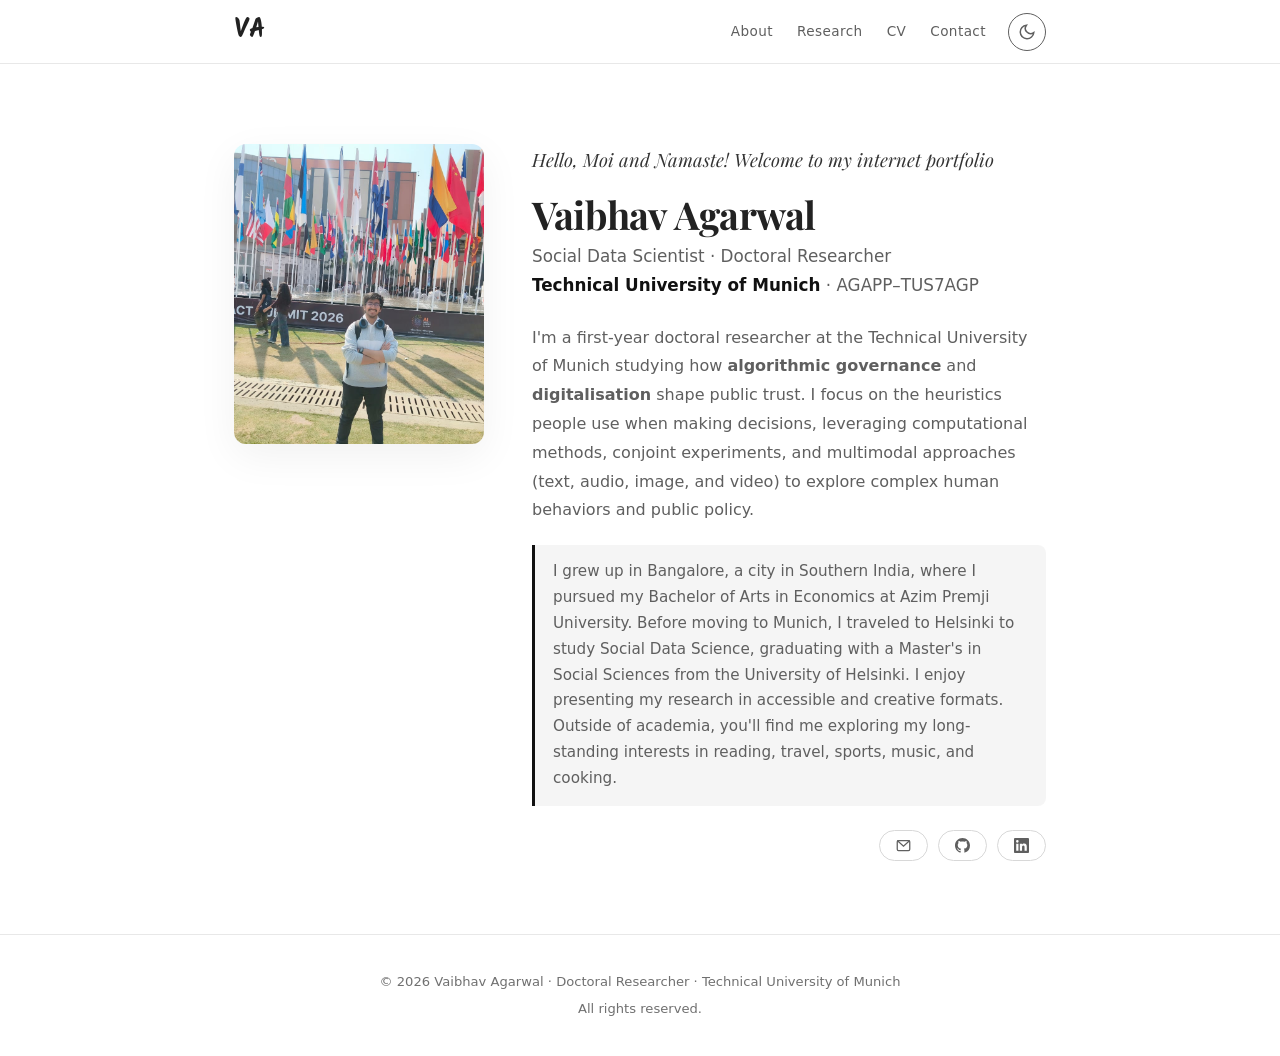
==== index.html @ 428a00ed "Adding website files" ====
<!DOCTYPE html>
<html lang="en" data-theme="light">
<head>
    <meta charset="UTF-8">
    <meta name="viewport" content="width=device-width, initial-scale=1.0">
    <title>Vaibhav Agarwal — Doctoral Researcher, TUM</title>
    <meta name="description" content="Vaibhav Agarwal — Doctoral Researcher at Technical University of Munich. Research in Algorithmic Governance, Public Trust, and Social Data Science.">
    <link rel="icon" href="favicon.png" type="image/png">
    
    <!-- Fonts and Icons -->
    <link rel="preconnect" href="https://fonts.googleapis.com">
    <link rel="preconnect" href="https://fonts.gstatic.com" crossorigin>
    <link href="https://fonts.googleapis.com/css2?family=Playfair+Display:ital,wght@0,400;0,500;0,600;0,700;1,400;1,500&display=swap" rel="stylesheet">
    <link href="https://fonts.googleapis.com/css2?family=Kalam:wght@700&display=swap" rel="stylesheet">
    <link rel="stylesheet" href="style.css">
</head>
<body>

    <!-- ══════ NAVIGATION ══════ -->
    <nav>
        <div class="nav-inner">
            <a href="index.html" class="nav-name">VA</a>
            <div class="nav-right">
                <button class="nav-toggle" onclick="document.querySelector('.nav-links').classList.toggle('active')" aria-label="Toggle menu">
                    <span></span><span></span><span></span>
                </button>
                
                <!-- Notice how these links now point to actual .html files! -->
                <ul class="nav-links">
                    <li><a href="index.html">About</a></li>
                    <li><a href="research.html">Research</a></li>
                    <li><a href="cv.html">CV</a></li>
                    <li><a href="contact.html">Contact</a></li>
                </ul>
                
                <button class="theme-toggle" onclick="toggleTheme()" aria-label="Toggle dark mode">
                    <svg class="sun" width="18" height="18" viewBox="0 0 24 24" fill="none" stroke="currentColor" stroke-width="2"><circle cx="12" cy="12" r="5"/><path d="M12 1v2M12 21v2M4.22 4.22l1.42 1.42M18.36 18.36l1.42 1.42M1 12h2M21 12h2M4.22 19.78l1.42-1.42M18.36 5.64l1.42-1.42"/></svg>
                    <svg class="moon" width="18" height="18" viewBox="0 0 24 24" fill="none" stroke="currentColor" stroke-width="2"><path d="M21 12.79A9 9 0 1111.21 3 7 7 0 0021 12.79z"/></svg>
                </button>
            </div>
        </div>
    </nav>

    <main>
        <!-- ══════ ABOUT (HERO SECTION) ══════ -->
        <section id="about" class="hero">
            <div class="hero-photo-wrapper">
                <img src="photo.jpg" alt="Vaibhav Agarwal" class="hero-photo">
            </div>
            <div class="hero-text">
                <p class="hero-greeting">Hello, Moi and Namaste! Welcome to my internet portfolio</p>
                <h1>Vaibhav Agarwal</h1>
                <p class="hero-affiliation">
                    Social Data Scientist · Doctoral Researcher<br>
                    <strong>Technical University of Munich</strong> · AGAPP–TUS7AGP
                </p>
                <p class="hero-bio">
                    I'm a first-year doctoral researcher at the Technical University of Munich studying how <strong>algorithmic governance</strong> and <strong>digitalisation</strong> shape public trust.
                    I focus on the heuristics people use when making decisions, leveraging computational methods, conjoint experiments, and multimodal approaches (text, audio, image, and video) to explore complex human behaviors and public policy.
                </p>

                <div class="hero-bio-personal">
                    I grew up in Bangalore, a city in Southern India, where I pursued my Bachelor of Arts in Economics at Azim Premji University. Before moving to Munich, I traveled to Helsinki to study Social Data Science, graduating with a Master's in Social Sciences from the University of Helsinki. I enjoy presenting my research in accessible and creative formats. Outside of academia, you'll find me exploring my long-standing interests in reading, travel, sports, music, and cooking.
                </div>

                <div class="hero-links" style="flex-wrap: nowrap; gap: 10px; align-items: center; justify-content: flex-end;">

                    <!-- Email dropdown -->
                    <div style="position: relative;">
                        <button onclick="this.nextElementSibling.classList.toggle('open')" class="hero-link" title="Email" style="background: none; border: 1px solid var(--color-border); cursor: pointer; font-family: var(--font-body);">
                            <svg viewBox="0 0 24 24" fill="none" stroke="currentColor" stroke-width="2"><rect x="2" y="4" width="20" height="16" rx="2"/><path d="M22 4L12 13 2 4"/></svg>
                        </button>
                        <div class="email-dropdown">
                            <a href="mailto:vaibhav.agarwal@tum.de">
                                <svg width="13" height="13" viewBox="0 0 24 24" fill="none" stroke="currentColor" stroke-width="2"><rect x="2" y="4" width="20" height="16" rx="2"/><path d="M22 4L12 13 2 4"/></svg>
                                Work
                            </a>
                        </div>
                    </div>

                    <a href="https://github.com/econvaibhav" target="_blank" class="hero-link" title="GitHub">
                        <svg viewBox="0 0 24 24" fill="currentColor"><path d="M12 0C5.37 0 0 5.37 0 12c0 5.31 3.435 9.795 8.205 11.385.6.105.825-.255.825-.57 0-.285-.015-1.23-.015-2.235-3.015.555-3.795-.735-4.035-1.41-.135-.345-.72-1.41-1.23-1.695-.42-.225-1.02-.78-.015-.795.945-.015 1.62.87 1.845 1.23 1.08 1.815 2.805 1.305 3.495.99.105-.78.42-1.305.765-1.605-2.67-.3-5.46-1.335-5.46-5.925 0-1.305.465-2.385 1.23-3.225-.12-.3-.54-1.53.12-3.18 0 0 1.005-.315 3.3 1.23.96-.27 1.98-.405 3-.405s2.04.135 3 .405c2.295-1.56 3.3-1.23 3.3-1.23.66 1.65.24 2.88.12 3.18.765.84 1.23 1.905 1.23 3.225 0 4.605-2.805 5.625-5.475 5.925.435.375.81 1.095.81 2.22 0 1.605-.015 2.895-.015 3.3 0 .315.225.69.825.57A12.02 12.02 0 0024 12c0-6.63-5.37-12-12-12z"/></svg>
                    </a>

                    <a href="https://www.linkedin.com/in/" target="_blank" class="hero-link" title="LinkedIn">
                        <svg viewBox="0 0 24 24" fill="currentColor"><path d="M20.447 20.452h-3.554v-5.569c0-1.328-.027-3.037-1.852-3.037-1.853 0-2.136 1.445-2.136 2.939v5.667H9.351V9h3.414v1.561h.046c.477-.9 1.637-1.85 3.37-1.85 3.601 0 4.267 2.37 4.267 5.455v6.286zM5.337 7.433a2.062 2.062 0 01-2.063-2.065 2.064 2.064 0 112.063 2.065zm1.782 13.019H3.555V9h3.564v11.452zM22.225 0H1.771C.792 0 0 .774 0 1.729v20.542C0 23.227.792 24 1.771 24h20.451C23.2 24 24 23.227 24 22.271V1.729C24 .774 23.2 0 22.222 0h.003z"/></svg>
                    </a>

                </div>
            </div>
        </section>

    </main>

    <!-- ══════ FOOTER ══════ -->
    <footer>
        <p>&copy; 2026 Vaibhav Agarwal · Doctoral Researcher · <a href="https://www.tum.de/" target="_blank">Technical University of Munich</a></p>
        <p style="margin-top: 4px;">All rights reserved.</p>
    </footer>

    <script src="script.js"></script>
</body>
</html>
---- style.css ----
/* ═══════════════════════════════════════
   THEME VARIABLES
═══════════════════════════════════════ */
:root {
    --font-display: 'Playfair Display', Georgia, serif;
    --font-body: -apple-system, BlinkMacSystemFont, 'Segoe UI', system-ui, sans-serif;
    --max-width: 860px;
    --nav-height: 64px;
    --radius: 12px;
    --radius-sm: 8px;
    --transition: 0.3s ease;
}

[data-theme="light"] {
    --color-bg: #FFFFFF;
    --color-bg-alt: #F0F0F0;
    --color-surface: #FFFFFF;
    --color-text: #222222;
    --color-text-secondary: #5F5F5F;
    --color-text-light: #707070;
    --color-accent: #111111;
    --color-accent-hover: #444444;
    --color-accent-light: rgba(0, 0, 0, 0.07);
    --color-accent-secondary: #666666;
    --color-border: #D8D8D8;
    --color-border-light: #E8E8E8;
    --color-warm-glow: rgba(0, 0, 0, 0.04);
    --color-card-shadow: rgba(0, 0, 0, 0.06);
    --color-nav-bg: rgba(255, 255, 255, 0.92);
    --color-on-accent: #FFFFFF;
    --icon-sun-display: none;
    --icon-moon-display: block;
}

[data-theme="dark"] {
    --color-bg: #000000;
    --color-bg-alt: #111111;
    --color-surface: #1A1A1A;
    --color-text: #EEEEEE;
    --color-text-secondary: #B0B0B0;
    --color-text-light: #999999;
    --color-accent: #FFFFFF;
    --color-accent-hover: #CCCCCC;
    --color-accent-light: rgba(255, 255, 255, 0.1);
    --color-accent-secondary: #AAAAAA;
    --color-border: #333333;
    --color-border-light: #1A1A1A;
    --color-warm-glow: rgba(255, 255, 255, 0.05);
    --color-card-shadow: rgba(0, 0, 0, 0.2);
    --color-nav-bg: rgba(0, 0, 0, 0.92);
    --color-on-accent: #000000;
    --icon-sun-display: block;
    --icon-moon-display: none;
}

/* ═══════════════════════════════════════
   RESET & BASE
═══════════════════════════════════════ */
*, *::before, *::after { margin: 0; padding: 0; box-sizing: border-box; }

html {
    scroll-behavior: smooth;
    scroll-padding-top: calc(var(--nav-height) + 32px);
}

body {
    font-family: var(--font-body);
    font-size: 16.5px;
    line-height: 1.72;
    color: var(--color-text);
    background: var(--color-bg);
    -webkit-font-smoothing: antialiased;
    transition: background var(--transition), color var(--transition);
}

::selection {
    background: var(--color-accent-light);
    color: var(--color-accent);
}

a {
    color: var(--color-accent);
    text-decoration: none;
    transition: color 0.2s ease;
}
a:hover { color: var(--color-accent-hover); }
img { max-width: 100%; display: block; }

/* ═══════════════════════════════════════
   NAVIGATION
═══════════════════════════════════════ */
nav {
    position: sticky;
    top: 0;
    z-index: 100;
    background: var(--color-nav-bg);
    backdrop-filter: blur(14px);
    -webkit-backdrop-filter: blur(14px);
    border-bottom: 1px solid var(--color-border-light);
    height: var(--nav-height);
    transition: background var(--transition);
}

.nav-inner {
    max-width: var(--max-width);
    margin: 0 auto;
    padding: 0 24px;
    height: 100%;
    display: flex;
    align-items: center;
    justify-content: space-between;
}

.nav-name {
    font-family: 'Kalam', cursive;
    font-size: 1.6rem;
    font-weight: 700;
    color: var(--color-text);
    letter-spacing: 0.02em;
}

.nav-right {
    display: flex;
    align-items: center;
    gap: 6px;
}

.nav-links {
    display: flex;
    gap: 24px;
    list-style: none;
    margin-right: 16px;
}

.nav-links a {
    font-size: 0.85rem;
    font-weight: 500;
    color: var(--color-text-secondary);
    letter-spacing: 0.03em;
    text-transform: none;
    position: relative;
    transition: color 0.2s;
}

.nav-links a::after {
    content: '';
    position: absolute;
    bottom: -4px;
    left: 0;
    width: 0;
    height: 2px;
    background: var(--color-accent);
    transition: width 0.3s ease;
    border-radius: 1px;
}

.nav-links a:hover { color: var(--color-accent); }
.nav-links a:hover::after { width: 100%; }

.theme-toggle {
    background: transparent;
    border: 1px solid var(--color-text-secondary);
    border-radius: 50%;
    width: 38px;
    height: 38px;
    display: flex;
    align-items: center;
    justify-content: center;
    cursor: pointer;
    transition: all 0.2s;
    flex-shrink: 0;
}

.theme-toggle:hover {
    border-color: var(--color-accent);
    background: var(--color-accent-light);
    color: var(--color-accent);
}

.theme-toggle .sun { display: var(--icon-sun-display); color: var(--color-text-secondary); }
.theme-toggle .moon { display: var(--icon-moon-display); color: var(--color-text-secondary); }

.nav-toggle {
    display: none;
    background: none;
    border: none;
    cursor: pointer;
    padding: 8px;
}

.nav-toggle span {
    display: block;
    width: 22px;
    height: 2px;
    background: var(--color-text);
    margin: 5px 0;
    transition: all 0.3s ease;
}

/* ═══════════════════════════════════════
   LAYOUT
═══════════════════════════════════════ */
main {
    max-width: var(--max-width);
    margin: 0 auto;
    padding: 0 24px;
}

section { padding: 72px 0; }
section + section { border-top: 1px solid var(--color-border-light); }

.section-heading {
    font-family: var(--font-display);
    font-size: 1.7rem;
    font-weight: 600;
    margin-bottom: 8px;
    letter-spacing: -0.01em;
}

.section-subtitle {
    font-size: 0.95rem;
    color: var(--color-text-light);
    margin-bottom: 40px;
    font-style: italic;
}

/* ═══════════════════════════════════════
   HERO / ABOUT
═══════════════════════════════════════ */
.hero {
    display: grid;
    grid-template-columns: 250px 1fr;
    gap: 48px;
    align-items: start;
    padding-top: 80px;
}

.hero-photo-wrapper { position: relative; }

.hero-photo {
    width: 250px;
    height: 300px;
    border-radius: var(--radius);
    object-fit: cover;
    object-position: center 20%;
    position: relative;
    z-index: 1;
    box-shadow: 0 12px 40px var(--color-card-shadow);
}

.hero-text h1 {
    font-family: var(--font-display);
    font-size: 2.4rem;
    font-weight: 700;
    letter-spacing: -0.02em;
    line-height: 1.15;
    margin-bottom: 6px;
}

.hero-affiliation {
    font-size: 1.05rem;
    color: var(--color-text-secondary);
    margin-bottom: 24px;
}

.hero-affiliation strong {
    color: var(--color-accent);
    font-weight: 600;
}

.hero-greeting {
    font-family: var(--font-display);
    font-size: 1.15rem;
    font-style: italic;
    color: var(--color-accent);
    margin-bottom: 16px;
    opacity: 0.85;
}

.hero-bio {
    color: var(--color-text-secondary);
    font-size: 1rem;
    line-height: 1.8;
    margin-bottom: 12px;
}

.hero-bio-personal {
    background: var(--color-warm-glow);
    border-left: 3px solid var(--color-accent);
    padding: 14px 18px;
    border-radius: 0 var(--radius-sm) var(--radius-sm) 0;
    margin: 20px 0 24px;
    font-size: 0.95rem;
    color: var(--color-text-secondary);
    line-height: 1.7;
}

.hero-links { display: flex; gap: 12px; flex-wrap: wrap; }

.hero-link {
    display: inline-flex;
    align-items: center;
    gap: 7px;
    font-size: 0.85rem;
    font-weight: 500;
    color: var(--color-text-secondary);
    padding: 7px 16px;
    border: 1px solid var(--color-border);
    border-radius: 24px;
    transition: all 0.2s ease;
}

.hero-link:hover {
    color: var(--color-accent);
    border-color: var(--color-accent);
    background: var(--color-accent-light);
}

.hero-link svg, .hero-link i { width: 15px; height: 15px; flex-shrink: 0; }

/* ═══════════════════════════════════════
   RESEARCH
═══════════════════════════════════════ */
.research-note {
    background: var(--color-warm-glow);
    border-left: 3px solid var(--color-accent);
    padding: 18px 22px;
    border-radius: 0 var(--radius-sm) var(--radius-sm) 0;
    font-size: 0.95rem;
    color: var(--color-text-secondary);
    line-height: 1.7;
}

.research-note em { color: var(--color-accent); font-style: normal; font-weight: 600; }
.research-interests { margin-top: 32px; }

.research-interests h3 {
    font-family: var(--font-display);
    font-size: 1.1rem;
    font-weight: 600;
    margin-bottom: 14px;
}

.interest-tags { display: flex; flex-wrap: wrap; gap: 10px; }

.tag {
    padding: 7px 18px;
    font-size: 0.84rem;
    font-weight: 500;
    color: var(--color-accent);
    background: var(--color-accent-light);
    border-radius: 24px;
    border: 1px solid transparent;
    transition: all 0.2s;
}

.tag:hover { border-color: var(--color-accent); }

/* ═══════════════════════════════════════
   PROJECTS
═══════════════════════════════════════ */
.projects-grid { display: grid; grid-template-columns: 1fr 1fr; gap: 20px; }

.project-card {
    background: var(--color-surface);
    border: 1px solid var(--color-border);
    border-radius: var(--radius);
    padding: 26px;
    transition: all 0.25s ease;
    position: relative;
    overflow: hidden;
}

.project-card::before {
    content: '';
    position: absolute;
    top: 0; left: 0; right: 0;
    height: 3px;
    background: linear-gradient(90deg, var(--color-accent), var(--color-accent-secondary));
    opacity: 0;
    transition: opacity 0.3s;
}

.project-card:hover {
    border-color: var(--color-accent);
    box-shadow: 0 6px 24px var(--color-card-shadow);
    transform: translateY(-3px);
}

.project-card:hover::before { opacity: 1; }

.project-label {
    font-size: 0.73rem;
    text-transform: uppercase;
    letter-spacing: 0.08em;
    font-weight: 600;
    color: var(--color-accent);
    margin-bottom: 8px;
}

.project-card h3 {
    font-family: var(--font-display);
    font-size: 1.05rem;
    font-weight: 600;
    margin-bottom: 10px;
    line-height: 1.4;
}

.project-card p {
    font-size: 0.9rem;
    color: var(--color-text-secondary);
    line-height: 1.65;
    margin-bottom: 14px;
}

.project-tools { display: flex; flex-wrap: wrap; gap: 6px; }

.project-tools span {
    font-size: 0.73rem;
    padding: 3px 10px;
    border-radius: 4px;
    background: var(--color-bg-alt);
    color: var(--color-text-light);
    font-weight: 500;
}

.project-link {
    display: inline-flex;
    align-items: center;
    gap: 4px;
    font-size: 0.85rem;
    font-weight: 600;
    margin-top: 12px;
}

.projects-see-all {
    margin-top: 32px;
    text-align: center;
}

.projects-see-all-link {
    font-weight: 600;
    font-size: 0.95rem;
    color: var(--color-accent);
    transition: color 0.2s;
}

.projects-see-all-link:hover {
    color: var(--color-accent-hover);
}

/* ═══════════════════════════════════════
   CV — Timeline style
═══════════════════════════════════════ */
.cv-section-label {
    font-family: var(--font-display);
    font-size: 1.15rem;
    font-weight: 600;
    margin-bottom: 24px;
    display: flex;
    align-items: center;
    gap: 10px;
}

.cv-section-label::after {
    content: '';
    flex: 1;
    height: 1px;
    background: var(--color-border);
}

/* Stacked CV layout */
.cv-group {
    display: grid;
    grid-template-columns: 120px 1fr;
    gap: 0;
}

.cv-category-label {
    font-family: var(--font-display);
    font-size: 0.95rem;
    font-weight: 500;
    color: var(--color-text-light);
    padding-top: 6px;
    padding-right: 24px;
    text-align: right;
    letter-spacing: -0.01em;
}

.cv-entries {
    border-left: 1.5px solid var(--color-border);
    padding-left: 0;
    padding-bottom: 40px;
}

.cv-group:last-child .cv-entries {
    padding-bottom: 8px;
}

.cv-item.collapsible {
    position: relative;
    padding-left: 28px;
}

.cv-item.collapsible::before {
    content: '';
    position: absolute;
    left: -4.5px;
    top: 14px;
    width: 8px;
    height: 8px;
    border-radius: 50%;
    background: var(--color-bg);
    border: 2px solid var(--color-border);
    transition: border-color 0.2s, background 0.2s;
}

.cv-item.collapsible:hover::before {
    border-color: var(--color-accent);
    background: var(--color-accent-light);
}

.cv-item {
    display: grid;
    grid-template-columns: 56px 1fr;
    gap: 20px;
    margin-bottom: 28px;
    align-items: start;
}

.cv-logo-wrapper {
    width: 52px;
    height: 52px;
    border-radius: 50%;
    overflow: hidden;
    flex-shrink: 0;
    background: #fff;
    border: 1px solid var(--color-border);
    display: flex;
    align-items: center;
    justify-content: center;
}

.cv-logo-wrapper img {
    width: 100%;
    height: 100%;
    object-fit: cover;
}

/* For logos that have too much whitespace and need padding (e.g., KOF, CP) */
.cv-logo-wrapper.logo-padded img {
    width: 75%;
    height: 75%;
    object-fit: contain;
}

/* Fine-tune vertical position for specific logos */
.cv-logo-wrapper.logo-nudge-up img {
    object-position: center 35%;
}

.cv-logo-placeholder {
    font-size: 1.2rem;
    font-weight: 700;
    color: var(--color-accent);
    font-family: var(--font-display);
}

.cv-details h4 { font-size: 1rem; font-weight: 600; margin-bottom: 2px; line-height: 1.3; }
.cv-details .cv-place { color: var(--color-accent); font-size: 0.9rem; font-weight: 500; }
.cv-details .cv-location { color: var(--color-text-light); font-size: 0.85rem; }
.cv-details .cv-date { font-size: 0.82rem; color: var(--color-text-light); margin-top: 2px; }
.cv-details .cv-description { font-size: 0.88rem; color: var(--color-text-secondary); margin-top: 6px; line-height: 1.6; }

.cv-columns {
    display: flex;
    flex-direction: column;
    gap: 0;
}

.btn {
    display: inline-flex;
    align-items: center;
    gap: 8px;
    padding: 11px 26px;
    font-size: 0.9rem;
    font-weight: 600;
    font-family: var(--font-body);
    color: var(--color-on-accent);
    background: var(--color-accent);
    border: none;
    border-radius: 28px;
    cursor: pointer;
    transition: all 0.2s ease;
    text-decoration: none;
}

.btn:hover {
    background: var(--color-accent-hover);
    color: var(--color-on-accent);
    transform: translateY(-1px);
    box-shadow: 0 6px 16px rgba(0, 0, 0, 0.25);
}

.cv-download {
    margin-top: 36px;
    text-align: right;
}

/* Collapsible CV items */
.cv-item.collapsible {
    grid-template-columns: 56px 1fr;
    gap: 20px;
    margin-bottom: 22px;
    padding-bottom: 22px;
    border-bottom: 1px solid var(--color-border-light);
}

.cv-main {
    min-width: 0;
}

.cv-summary {
    display: flex;
    justify-content: space-between;
    align-items: flex-start;
    gap: 16px;
    cursor: pointer;
}

.cv-toggle {
    width: 34px;
    height: 34px;
    border: 1px solid var(--color-border);
    border-radius: 10px;
    background: var(--color-surface);
    color: var(--color-text-secondary);
    display: flex;
    align-items: center;
    justify-content: center;
    flex-shrink: 0;
    cursor: pointer;
    transition: all 0.2s ease;
    padding: 0;
    margin-top: 2px;
}

.cv-toggle:hover {
    border-color: var(--color-accent);
    color: var(--color-accent);
    background: var(--color-accent-light);
}

.cv-toggle svg {
    transition: transform 0.25s ease;
}

.cv-item.open .cv-toggle svg {
    transform: rotate(180deg);
}

.cv-extra {
    display: none;
    margin-top: 12px;
    padding-right: 48px;
    color: var(--color-text-secondary);
    font-size: 0.9rem;
    line-height: 1.7;
}

.cv-item.open .cv-extra {
    display: block;
}

.cv-details .cv-location {
    display: inline;
}

.cv-details .cv-location::after {
    content: ' · ';
}

.cv-details .cv-date {
    display: inline;
    margin-top: 0;
}

.cv-extra p {
    margin-bottom: 8px;
}

.cv-extra ul {
    margin: 8px 0 0 18px;
    padding: 0;
}

.cv-extra li {
    margin-bottom: 6px;
}

@media (max-width: 768px) {
    .cv-extra {
        padding-right: 0;
    }

    .cv-toggle {
        width: 32px;
        height: 32px;
    }
}


/* ═══════════════════════════════════════
   INTERESTS 
═══════════════════════════════════════ */
.interests-intro {
    font-size: 1rem;
    color: var(--color-text-secondary);
    line-height: 1.8;
    margin-bottom: 40px;
    max-width: none;
}

.interests-gateway {
    display: grid;
    grid-template-columns: repeat(5, 1fr);
    gap: 20px;
}

.interest-tile {
    text-align: center;
    text-decoration: none;
    color: var(--color-text);
    transition: transform 0.3s ease;
}

.interest-tile:hover { transform: translateY(-6px); }
.interest-tile:hover .interest-tile-img { box-shadow: 0 12px 32px var(--color-card-shadow); }

.interest-tile-img {
    width: 100%;
    aspect-ratio: 1;
    object-fit: cover;
    border-radius: var(--radius);
    box-shadow: 0 4px 16px var(--color-card-shadow);
    transition: box-shadow 0.3s ease;
    margin-bottom: 12px;
}

.interest-tile-label {
    font-family: var(--font-display);
    font-size: 1rem;
    font-weight: 500;
    color: var(--color-text);
    letter-spacing: -0.01em;
}

/* ═══════════════════════════════════════
   CONTACT
═══════════════════════════════════════ */
.contact-content { display: grid; grid-template-columns: 1fr 1fr; gap: 48px; }

.contact-info p {
    font-size: 0.95rem;
    color: var(--color-text-secondary);
    margin-bottom: 24px;
    line-height: 1.7;
}

.contact-detail {
    display: flex;
    align-items: flex-start;
    gap: 14px;
    margin-bottom: 18px;
}

.contact-icon {
    width: 40px;
    height: 40px;
    border-radius: 50%;
    background: var(--color-accent-light);
    display: flex;
    align-items: center;
    justify-content: center;
    flex-shrink: 0;
}

.contact-icon svg { width: 18px; height: 18px; color: var(--color-accent); }
.contact-detail-label { font-weight: 600; font-size: 0.8rem; text-transform: uppercase; letter-spacing: 0.06em; color: var(--color-text-light); margin-bottom: 2px; }
.contact-detail-text { font-size: 0.92rem; }

.contact-map {
    background: var(--color-surface);
    border: 1px solid var(--color-border);
    border-radius: var(--radius);
    overflow: hidden;
    height: 280px;
}

.contact-map iframe { width: 100%; height: 100%; border: 0; filter: saturate(0.85); }
[data-theme="dark"] .contact-map iframe { filter: invert(0.9) hue-rotate(180deg) saturate(0.5); }

/* ═══════════════════════════════════════
   SUBPAGE STYLES (reading, music, etc.)
═══════════════════════════════════════ */
.subpage-header {
    padding: 48px 0 24px;
}

.breadcrumb {
    font-size: 0.85rem;
    color: var(--color-text-light);
    margin-bottom: 16px;
}

.breadcrumb a { color: var(--color-text-light); }
.breadcrumb a:hover { color: var(--color-accent); }

.subpage-header h1 {
    font-family: var(--font-display);
    font-size: 2rem;
    font-weight: 600;
    margin-bottom: 4px;
}

.subpage-header .subpage-quote {
    font-style: italic;
    color: var(--color-text-light);
    font-size: 1rem;
    margin-top: 8px;
}

.subpage-body {
    padding: 0 0 72px;
}

.subpage-body p {
    font-size: 1rem;
    color: var(--color-text-secondary);
    line-height: 1.8;
    margin-bottom: 20px;
}

.method-groups {
    display: flex;
    flex-direction: column;
    gap: 20px;
    margin: 20px 0;
}

.method-group-title {
    font-size: 0.78rem;
    text-transform: uppercase;
    letter-spacing: 0.06em;
    color: var(--color-text-light);
    margin-bottom: 10px;
    font-weight: 600;
}

.method-group .method-tags {
    margin: 0;
}

/* Book grid for reading page */
.book-shelf-label {
    font-family: var(--font-display);
    font-size: 1.15rem;
    font-weight: 600;
    margin: 36px 0 18px;
    display: flex;
    align-items: center;
    gap: 10px;
}

.book-shelf-label::after {
    content: '';
    flex: 1;
    height: 1px;
    background: var(--color-border);
}

.book-grid {
    display: grid;
    grid-template-columns: repeat(auto-fill, minmax(120px, 1fr));
    gap: 20px;
}

.book-card {
    text-align: center;
    text-decoration: none;
    color: var(--color-text);
}

.book-cover {
    width: 100%;
    aspect-ratio: 2/3;
    object-fit: cover;
    border-radius: 6px;
    box-shadow: 0 4px 14px var(--color-card-shadow);
    margin-bottom: 8px;
    transition: transform 0.2s, box-shadow 0.2s;
}

.book-card:hover .book-cover {
    transform: scale(1.04);
    box-shadow: 0 8px 24px var(--color-card-shadow);
}

.book-title { font-size: 0.8rem; font-weight: 600; line-height: 1.3; }
.book-author { font-size: 0.72rem; color: var(--color-text-light); }

/* Photo gallery for travel */
.photo-gallery {
    display: grid;
    grid-template-columns: repeat(3, 1fr);
    gap: 12px;
    margin-top: 24px;
}

.photo-gallery img {
    width: 100%;
    aspect-ratio: 4/3;
    object-fit: cover;
    border-radius: var(--radius-sm);
    transition: transform 0.2s;
    box-shadow: 0 2px 10px var(--color-card-shadow);
}

.photo-gallery img:hover { transform: scale(1.03); }

.photo-caption {
    font-size: 0.8rem;
    color: var(--color-text-light);
    text-align: center;
    margin-top: 4px;
}

/* Spotify embed */
.spotify-embed {
    margin-top: 20px;
    border-radius: var(--radius);
    overflow: hidden;
    max-width: 500px;
}

/* ═══════════════════════════════════════
   FOOTER
═══════════════════════════════════════ */
footer {
    border-top: 1px solid var(--color-border-light);
    padding: 36px 24px;
    text-align: center;
    font-size: 0.82rem;
    color: var(--color-text-light);
}

footer a { color: var(--color-text-light); }
footer a:hover { color: var(--color-accent); }

/* ═══════════════════════════════════════
   ANIMATIONS
═══════════════════════════════════════ */
@keyframes fadeInUp {
    from { opacity: 0; transform: translateY(24px); }
    to { opacity: 1; transform: translateY(0); }
}

.hero { animation: fadeInUp 0.7s ease-out; }
.subpage-header { animation: fadeInUp 0.6s ease-out; }

.email-dropdown {
    display: none;
    position: absolute;
    top: calc(100% + 8px);
    left: 0;
    background: var(--color-surface);
    border: 1px solid var(--color-border);
    border-radius: var(--radius-sm);
    box-shadow: 0 8px 24px var(--color-card-shadow);
    min-width: 260px;
    z-index: 200;
    overflow: hidden;
}

.email-dropdown.open { display: block; }

.email-dropdown a {
    display: flex;
    align-items: center;
    gap: 10px;
    padding: 12px 16px;
    font-size: 0.85rem;
    color: var(--color-text);
    transition: background 0.15s;
}

.email-dropdown a:hover { background: var(--color-accent-light); color: var(--color-accent); }

/* ═══════════════════════════════════════
   RESPONSIVE
═══════════════════════════════════════ */
@media (max-width: 768px) {
    .hero { grid-template-columns: 1fr; gap: 28px; text-align: center; padding-top: 48px; }
    .hero-photo-wrapper { margin: 0 auto; }
    .hero-photo { width: 200px; height: 240px; }
    .hero-photo-wrapper::before { display: none; }
    .hero-links { justify-content: center; }
    .hero-text h1 { font-size: 1.9rem; }

    .nav-links {
        display: none;
        position: absolute;
        top: var(--nav-height);
        left: 0; right: 0;
        background: var(--color-bg);
        flex-direction: column;
        padding: 16px 24px;
        gap: 16px;
        border-bottom: 1px solid var(--color-border);
        box-shadow: 0 8px 24px var(--color-card-shadow);
    }
    .nav-links.active { display: flex; }
    .nav-toggle { display: block; }

.cv-group {
    grid-template-columns: 1fr;
}

.cv-download {
    text-align: center;
}

.cv-category-label {
    text-align: left;
    padding: 0 0 12px 0;
    font-size: 1rem;
    font-weight: 600;
    color: var(--color-text-secondary);
}

.cv-entries {
    margin-left: 8px;
}

.cv-item.collapsible {
    padding-left: 20px;
}
   
    .projects-grid { grid-template-columns: 1fr; }
    .interests-gateway { grid-template-columns: repeat(3, 1fr); }
    .contact-content { grid-template-columns: 1fr; gap: 28px; }
    .photo-gallery { grid-template-columns: repeat(2, 1fr); }
    section { padding: 52px 0; }
}

@media (max-width: 480px) {
    .interests-gateway { grid-template-columns: repeat(2, 1fr); }
    .photo-gallery { grid-template-columns: 1fr; }
    .book-grid { grid-template-columns: repeat(auto-fill, minmax(100px, 1fr)); }
}











/* ═══════════════════════════════════════
   BLOG & CALENDAR STYLES
═══════════════════════════════════════ */
.theme-filters {
    display: flex;
    flex-wrap: wrap;
    gap: 10px;
    margin-bottom: 32px;
    padding-bottom: 24px;
    border-bottom: 1px solid var(--color-border-light);
}

.theme-btn {
    background: var(--color-surface);
    border: 1px solid var(--color-border);
    color: var(--color-text-secondary);
    padding: 6px 16px;
    border-radius: 20px;
    font-size: 0.85rem;
    font-weight: 500;
    cursor: pointer;
    transition: all 0.2s ease;
}

.theme-btn:hover {
    border-color: var(--color-accent);
    color: var(--color-accent);
}

.theme-btn.active {
    background: var(--color-accent);
    border-color: var(--color-accent);
    color: var(--color-on-accent);
}

/* 12-Month Calendar Grid */
.yearly-calendar-wrapper {
    margin-bottom: 48px;
}

.calendar-header {
    font-family: var(--font-display);
    font-size: 1.1rem;
    font-weight: 600;
    margin-bottom: 16px;
    color: var(--color-text);
}

.yearly-calendar {
    display: grid;
    grid-template-columns: repeat(auto-fill, minmax(140px, 1fr));
    gap: 16px;
}

.month-container {
    background: var(--color-surface);
    border: 1px solid var(--color-border);
    border-radius: var(--radius-sm);
    padding: 12px;
}

.month-name {
    font-size: 0.75rem;
    text-transform: uppercase;
    letter-spacing: 0.05em;
    font-weight: 600;
    margin-bottom: 8px;
    color: var(--color-text-light);
    text-align: center;
}

.days-grid {
    display: grid;
    grid-template-columns: repeat(7, 1fr);
    gap: 3px;
}

.day-cell {
    aspect-ratio: 1;
    background: var(--color-bg-alt);
    border-radius: 2px;
    font-size: 0.5rem;
    display: flex;
    align-items: center;
    justify-content: center;
    color: transparent; /* Hide numbers for a clean heatmap look */
    transition: background 0.3s;
}

.day-cell.has-post {
    background: var(--color-accent);
    box-shadow: 0 0 4px var(--color-accent-light);
    cursor: pointer;
}

.day-cell.has-post:hover {
    background: var(--color-accent-hover);
    transform: scale(1.2);
}

/* Hide posts when filtered out */
.project-card.hidden {
    display: none;
}
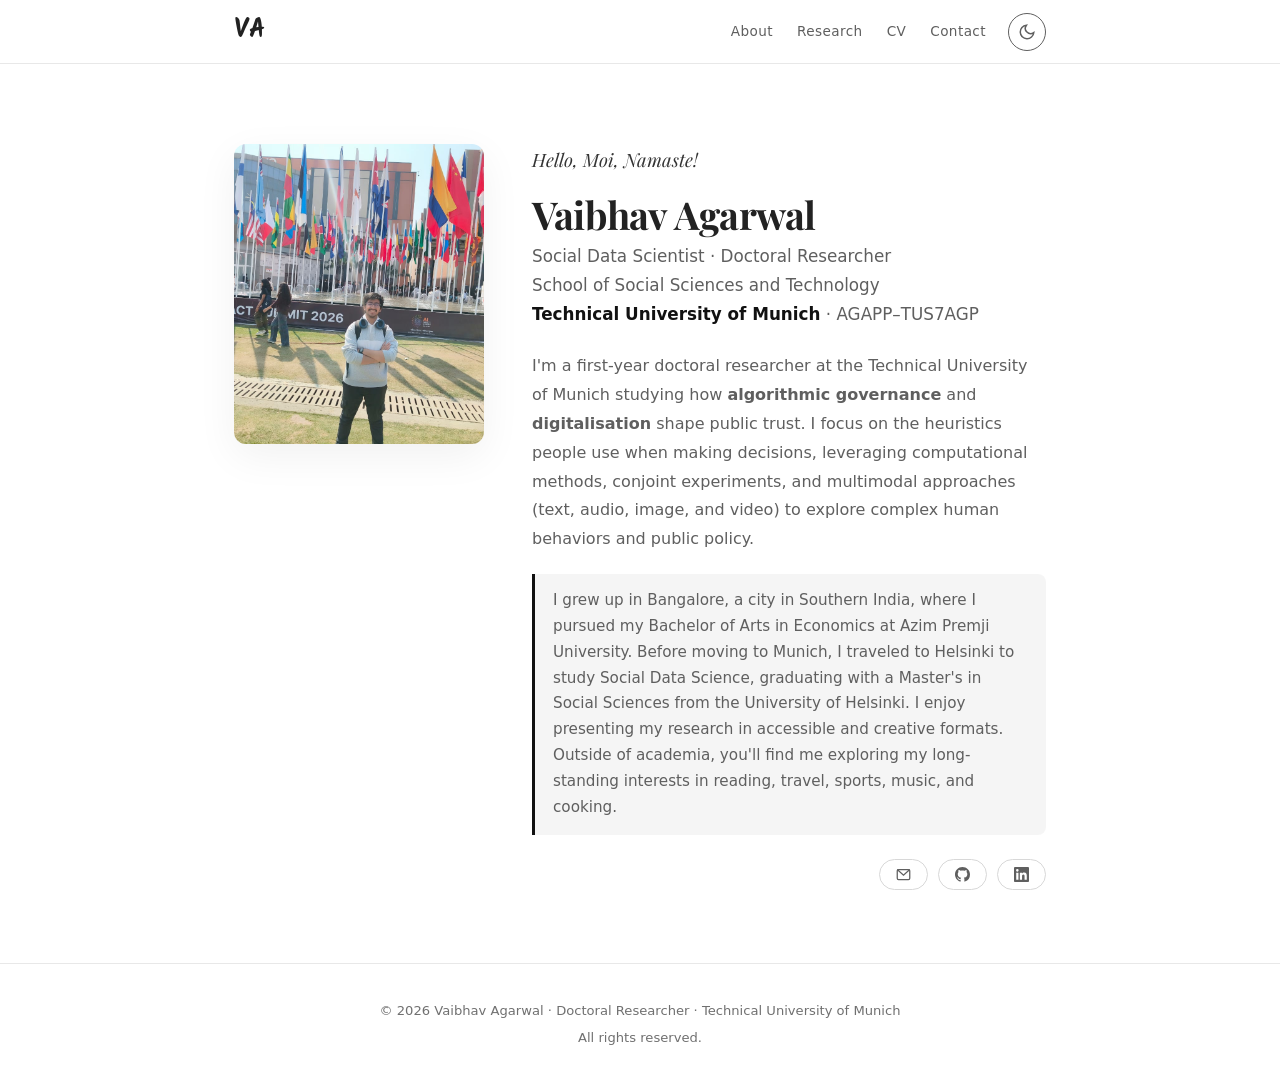
==== commit b6e71c88: "Update index.html" ====
--- a/index.html
+++ b/index.html
@@ -48,10 +48,11 @@
                 <img src="photo.jpg" alt="Vaibhav Agarwal" class="hero-photo">
             </div>
             <div class="hero-text">
-                <p class="hero-greeting">Hello, Moi and Namaste! Welcome to my internet portfolio</p>
+                <p class="hero-greeting">Hello, Moi, Namaste!</p>
                 <h1>Vaibhav Agarwal</h1>
                 <p class="hero-affiliation">
                     Social Data Scientist · Doctoral Researcher<br>
+                    School of Social Sciences and Technology<br>
                     <strong>Technical University of Munich</strong> · AGAPP–TUS7AGP
                 </p>
                 <p class="hero-bio">
@@ -100,4 +101,4 @@
 
     <script src="script.js"></script>
 </body>
-</html>+</html>
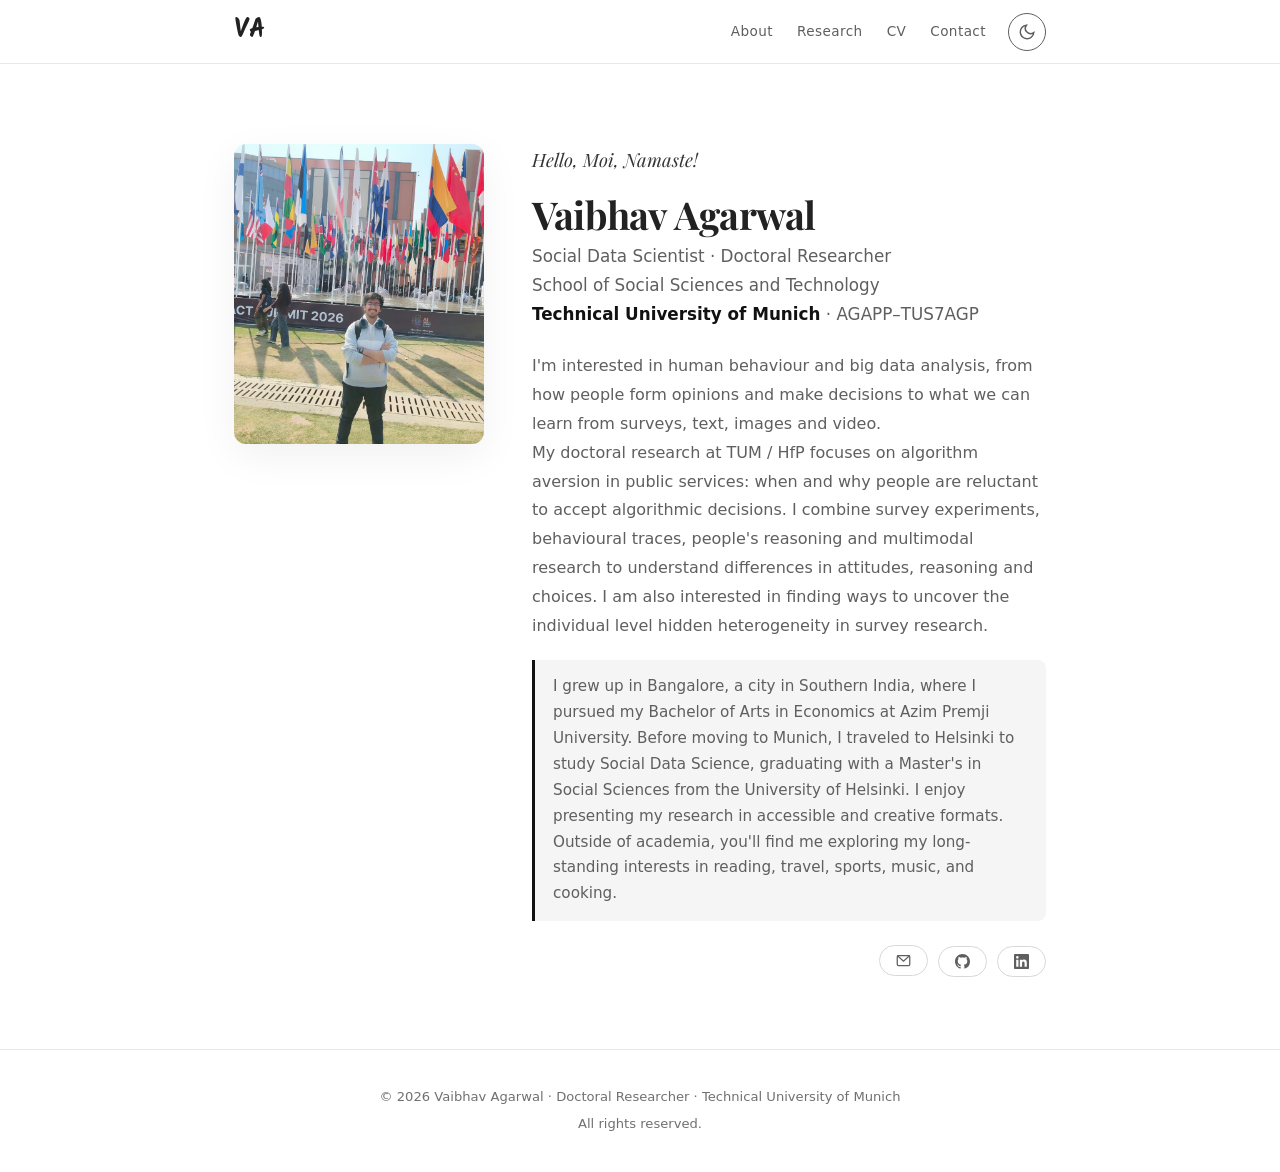
==== commit 717c5525: "Update index.html" ====
--- a/index.html
+++ b/index.html
@@ -56,8 +56,8 @@
                     <strong>Technical University of Munich</strong> · AGAPP–TUS7AGP
                 </p>
                 <p class="hero-bio">
-                    I'm a first-year doctoral researcher at the Technical University of Munich studying how <strong>algorithmic governance</strong> and <strong>digitalisation</strong> shape public trust.
-                    I focus on the heuristics people use when making decisions, leveraging computational methods, conjoint experiments, and multimodal approaches (text, audio, image, and video) to explore complex human behaviors and public policy.
+                    I'm interested in human behaviour and big data analysis, from how people form opinions and make decisions to what we can learn from surveys, text, images and video. <br>
+                    My doctoral research at TUM / HfP focuses on algorithm aversion in public services: when and why people are reluctant to accept algorithmic decisions. I combine survey experiments, behavioural traces, people's reasoning and multimodal research to understand differences in attitudes, reasoning and choices. I am also interested in finding ways to uncover the individual level hidden heterogeneity in survey research.
                 </p>
 
                 <div class="hero-bio-personal">
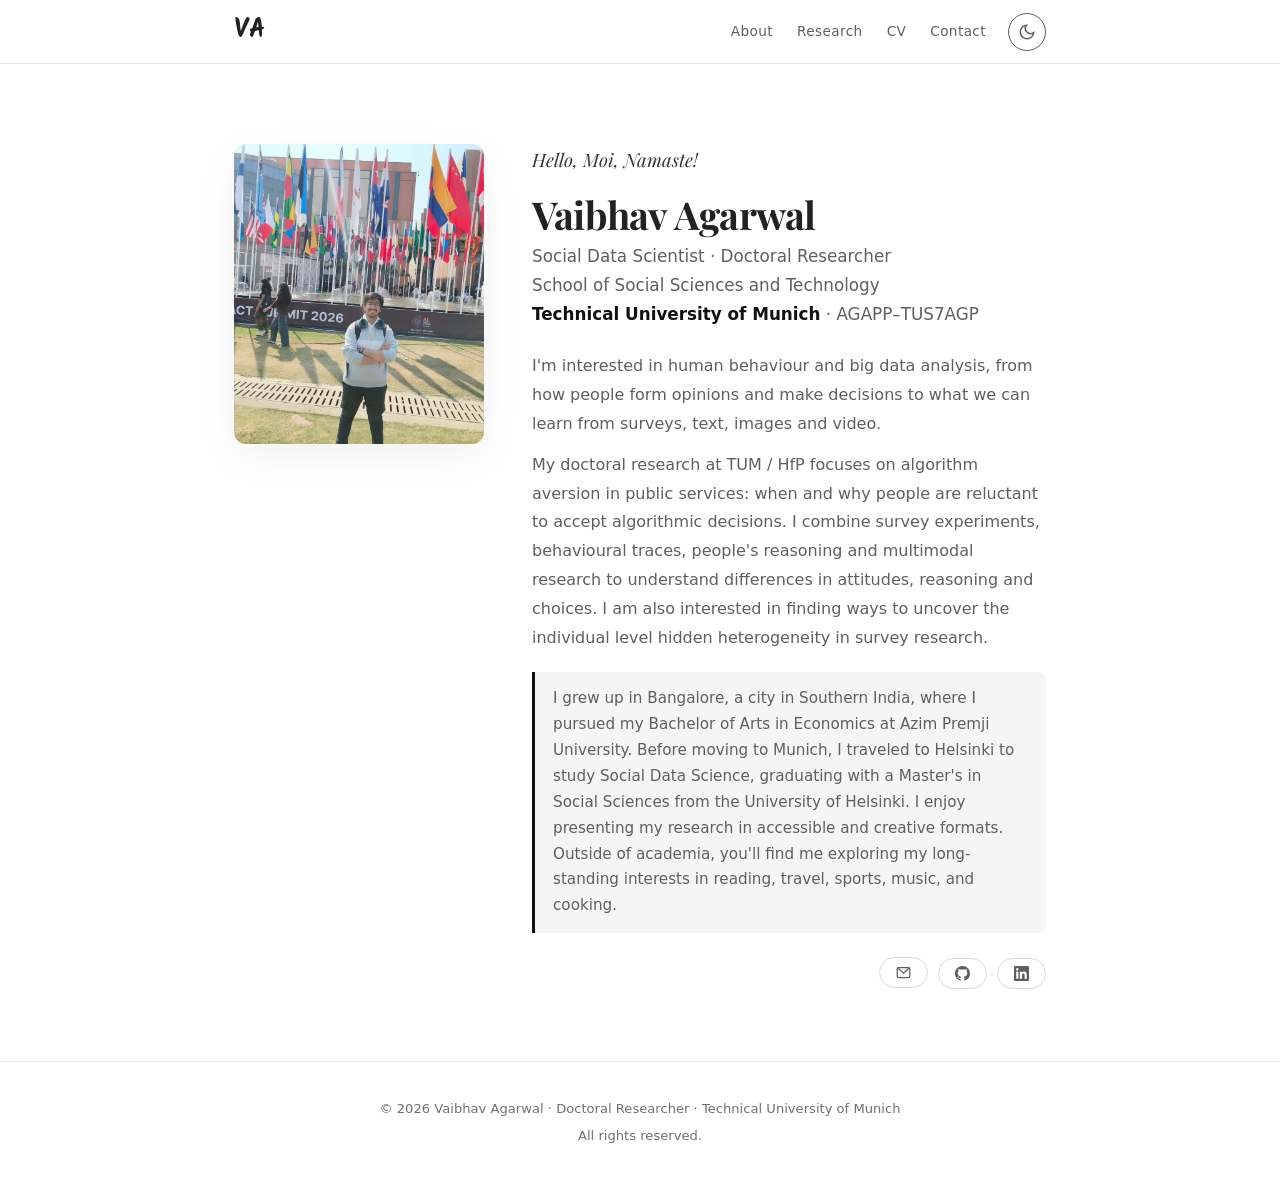
==== commit 285edd16: "Update index.html" ====
--- a/index.html
+++ b/index.html
@@ -57,6 +57,8 @@
                 </p>
                 <p class="hero-bio">
                     I'm interested in human behaviour and big data analysis, from how people form opinions and make decisions to what we can learn from surveys, text, images and video. <br>
+                </p>    
+                <p class="hero-bio">
                     My doctoral research at TUM / HfP focuses on algorithm aversion in public services: when and why people are reluctant to accept algorithmic decisions. I combine survey experiments, behavioural traces, people's reasoning and multimodal research to understand differences in attitudes, reasoning and choices. I am also interested in finding ways to uncover the individual level hidden heterogeneity in survey research.
                 </p>
 
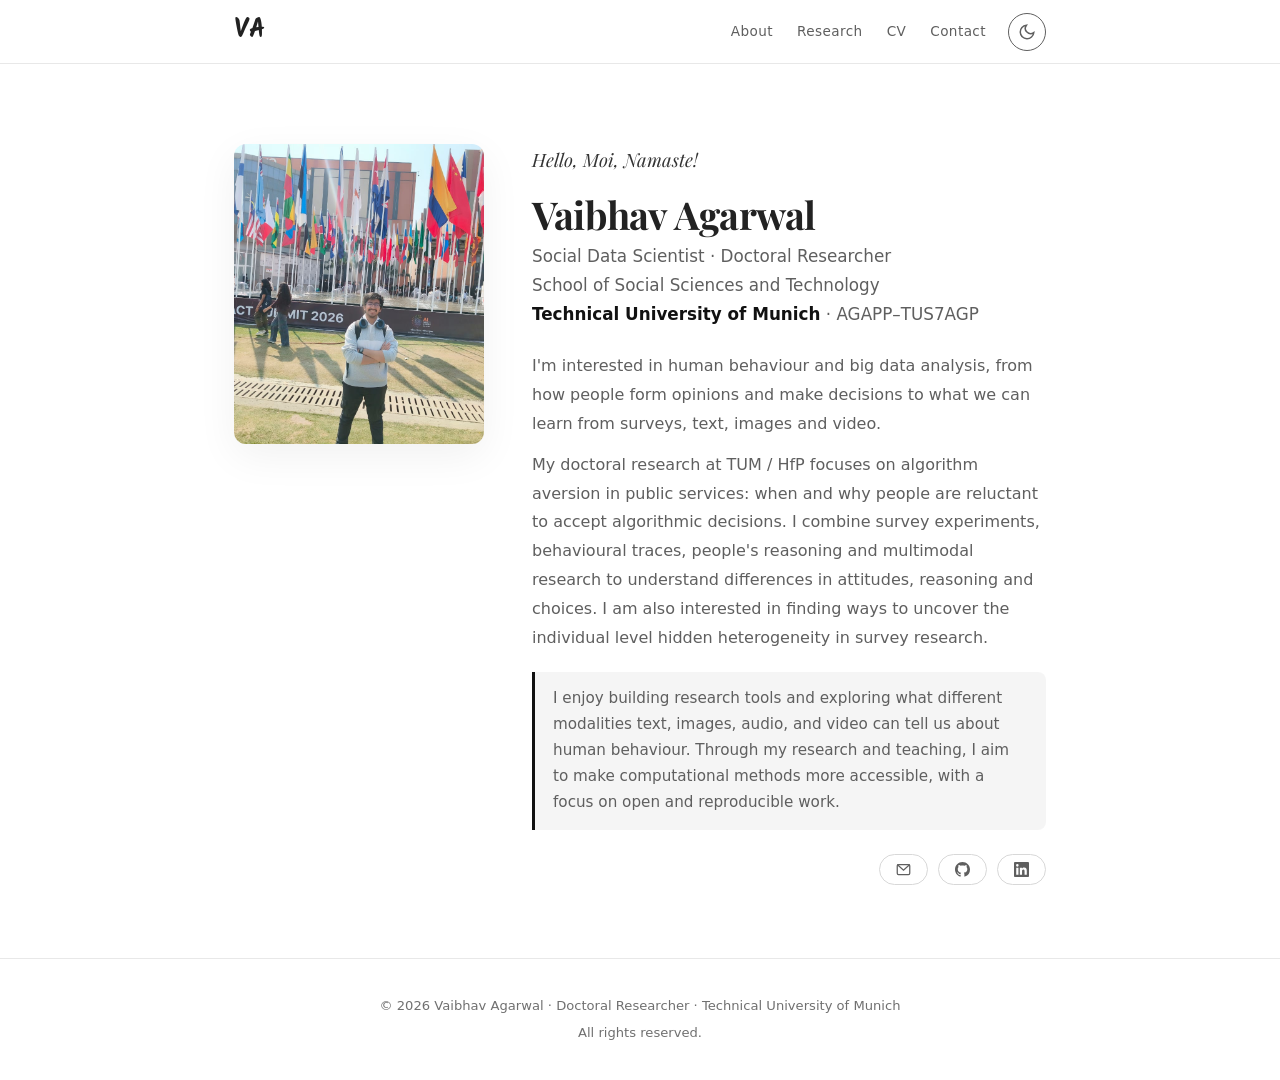
==== commit 42a15577: "Update index.html" ====
--- a/index.html
+++ b/index.html
@@ -63,7 +63,7 @@
                 </p>
 
                 <div class="hero-bio-personal">
-                    I grew up in Bangalore, a city in Southern India, where I pursued my Bachelor of Arts in Economics at Azim Premji University. Before moving to Munich, I traveled to Helsinki to study Social Data Science, graduating with a Master's in Social Sciences from the University of Helsinki. I enjoy presenting my research in accessible and creative formats. Outside of academia, you'll find me exploring my long-standing interests in reading, travel, sports, music, and cooking.
+                     I enjoy building research tools and exploring what different modalities text, images, audio, and video can tell us about human behaviour. Through my research and teaching, I aim to make computational methods more accessible, with a focus on open and reproducible work.
                 </div>
 
                 <div class="hero-links" style="flex-wrap: nowrap; gap: 10px; align-items: center; justify-content: flex-end;">
@@ -81,11 +81,11 @@
                         </div>
                     </div>
 
-                    <a href="https://github.com/econvaibhav" target="_blank" class="hero-link" title="GitHub">
+                    <a href="https://github.com/vaibhav-sds" target="_blank" class="hero-link" title="GitHub">
                         <svg viewBox="0 0 24 24" fill="currentColor"><path d="M12 0C5.37 0 0 5.37 0 12c0 5.31 3.435 9.795 8.205 11.385.6.105.825-.255.825-.57 0-.285-.015-1.23-.015-2.235-3.015.555-3.795-.735-4.035-1.41-.135-.345-.72-1.41-1.23-1.695-.42-.225-1.02-.78-.015-.795.945-.015 1.62.87 1.845 1.23 1.08 1.815 2.805 1.305 3.495.99.105-.78.42-1.305.765-1.605-2.67-.3-5.46-1.335-5.46-5.925 0-1.305.465-2.385 1.23-3.225-.12-.3-.54-1.53.12-3.18 0 0 1.005-.315 3.3 1.23.96-.27 1.98-.405 3-.405s2.04.135 3 .405c2.295-1.56 3.3-1.23 3.3-1.23.66 1.65.24 2.88.12 3.18.765.84 1.23 1.905 1.23 3.225 0 4.605-2.805 5.625-5.475 5.925.435.375.81 1.095.81 2.22 0 1.605-.015 2.895-.015 3.3 0 .315.225.69.825.57A12.02 12.02 0 0024 12c0-6.63-5.37-12-12-12z"/></svg>
                     </a>
 
-                    <a href="https://www.linkedin.com/in/" target="_blank" class="hero-link" title="LinkedIn">
+                    <a href="https://www.linkedin.com/in/vaibhav-agarwal-24a9aa214/" target="_blank" class="hero-link" title="LinkedIn">
                         <svg viewBox="0 0 24 24" fill="currentColor"><path d="M20.447 20.452h-3.554v-5.569c0-1.328-.027-3.037-1.852-3.037-1.853 0-2.136 1.445-2.136 2.939v5.667H9.351V9h3.414v1.561h.046c.477-.9 1.637-1.85 3.37-1.85 3.601 0 4.267 2.37 4.267 5.455v6.286zM5.337 7.433a2.062 2.062 0 01-2.063-2.065 2.064 2.064 0 112.063 2.065zm1.782 13.019H3.555V9h3.564v11.452zM22.225 0H1.771C.792 0 0 .774 0 1.729v20.542C0 23.227.792 24 1.771 24h20.451C23.2 24 24 23.227 24 22.271V1.729C24 .774 23.2 0 22.222 0h.003z"/></svg>
                     </a>
 
